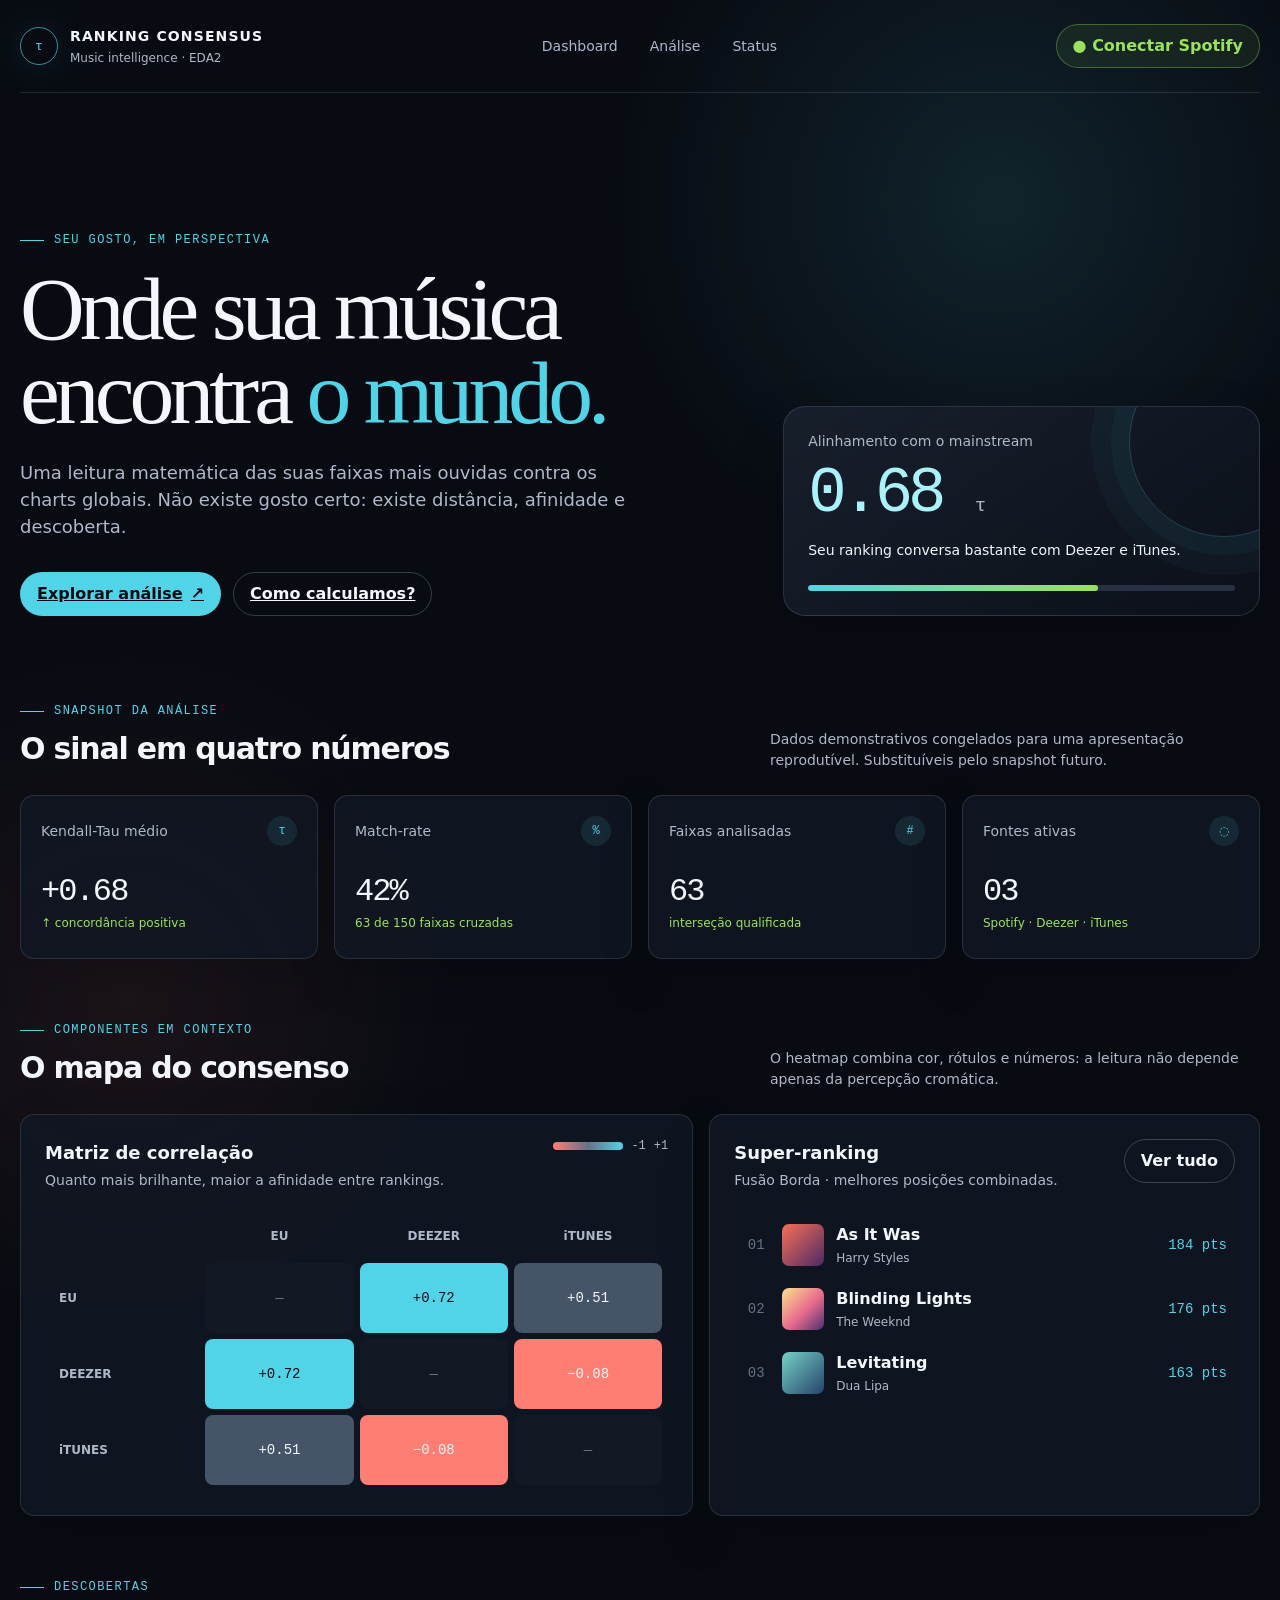
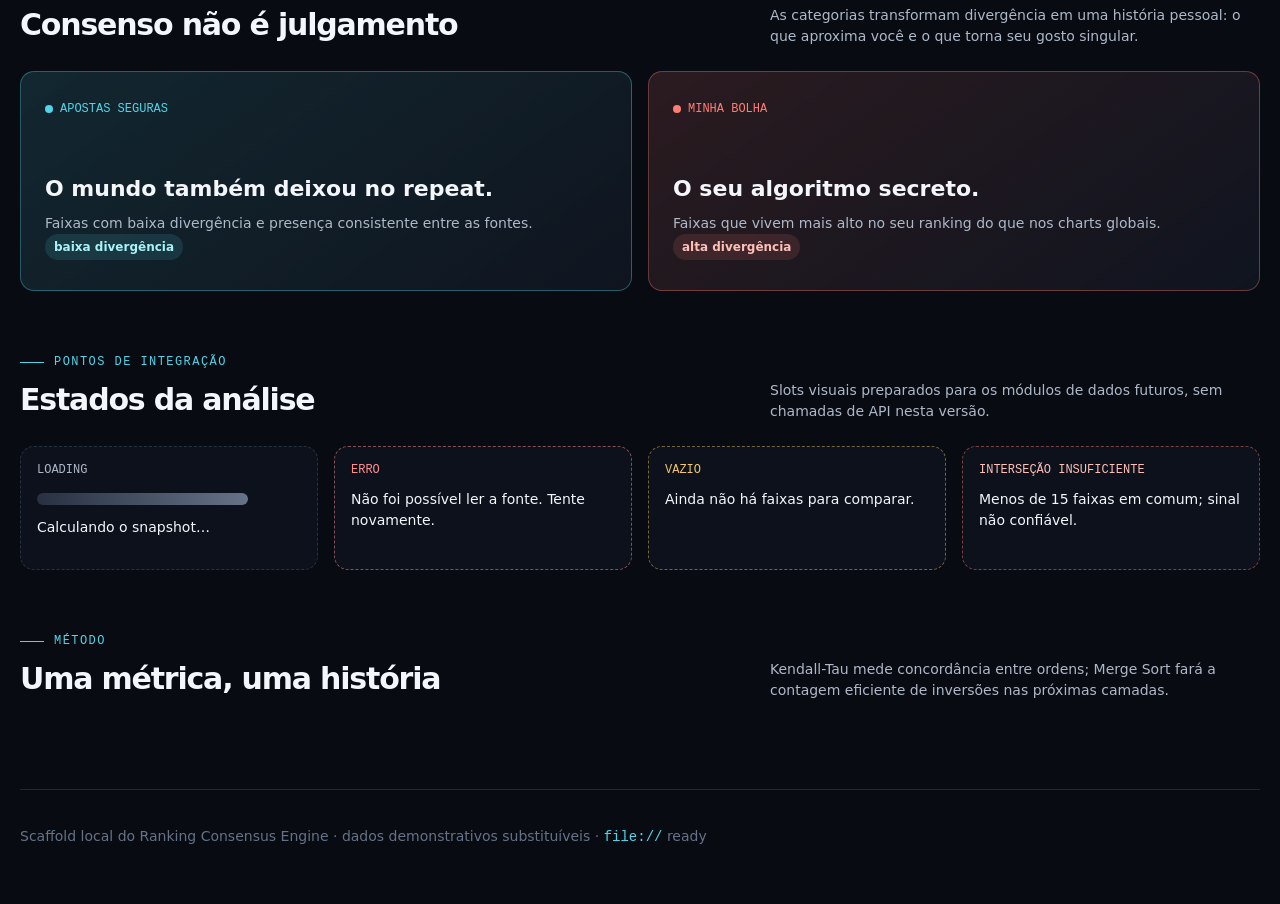
==== ranking-consensus/index.html @ 4e87439b "feat(ui): add design system styles and dashboard scaffold" ====
<!doctype html>
<html lang="pt-BR">
<head>
  <meta charset="UTF-8">
  <meta name="viewport" content="width=device-width, initial-scale=1">
  <meta name="description" content="Ranking Consensus Engine: compare seu gosto musical com o mundo.">
  <title>Ranking Consensus · Meu gosto vs o mundo</title>
  <link rel="stylesheet" href="css/style.css">
</head>
<body>
  <div class="shell">
    <header class="topbar" aria-label="Navegação principal">
      <a class="brand" href="#dashboard" aria-label="Ranking Consensus, início">
        <span class="brand-mark" aria-hidden="true">τ</span>
        <span><strong>Ranking Consensus</strong><small>Music intelligence · EDA2</small></span>
      </a>
      <nav class="nav" aria-label="Seções do dashboard">
        <a href="#dashboard">Dashboard</a><a href="#analysis">Análise</a><a href="#states">Status</a>
      </nav>
      <button class="btn btn--spotify" type="button" aria-describedby="spotify-status">● Conectar Spotify</button>
    </header>

    <main id="dashboard">
      <p id="spotify-status" class="sr-only">Integração futura. Esta demonstração usa dados em cache local.</p>
      <section class="hero" aria-labelledby="hero-title">
        <div>
          <div class="eyebrow">Seu gosto, em perspectiva</div>
          <h1 id="hero-title">Onde sua música encontra <em>o mundo.</em></h1>
          <p class="hero-copy">Uma leitura matemática das suas faixas mais ouvidas contra os charts globais. Não existe gosto certo: existe distância, afinidade e descoberta.</p>
          <div class="hero-actions"><a class="btn btn--primary" href="#analysis">Explorar análise <span aria-hidden="true">↗</span></a><a class="btn btn--ghost" href="#method">Como calculamos?</a></div>
        </div>
        <aside class="signal" aria-label="Resumo do alinhamento pessoal">
          <div class="signal__label">Alinhamento com o mainstream</div>
          <div class="signal__value">0.68 <span>τ</span></div>
          <p class="signal__note">Seu ranking conversa bastante com Deezer e iTunes.</p>
          <div class="progress" role="progressbar" aria-label="Alinhamento com o mainstream" aria-valuemin="0" aria-valuemax="1" aria-valuenow="0.68"><span></span></div>
        </aside>
      </section>

      <section class="section" aria-labelledby="metrics-title">
        <div class="section-heading"><div><div class="eyebrow">Snapshot da análise</div><h2 id="metrics-title">O sinal em quatro números</h2></div><p>Dados demonstrativos congelados para uma apresentação reprodutível. Substituíveis pelo snapshot futuro.</p></div>
        <div class="grid grid--metrics">
          <article class="card metric"><div class="metric__top"><span>Kendall-Tau médio</span><span class="metric__icon" aria-hidden="true">τ</span></div><div class="metric__value">+0.68</div><div class="metric__delta">↑ concordância positiva</div></article>
          <article class="card metric"><div class="metric__top"><span>Match-rate</span><span class="metric__icon" aria-hidden="true">%</span></div><div class="metric__value">42%</div><div class="metric__delta">63 de 150 faixas cruzadas</div></article>
          <article class="card metric"><div class="metric__top"><span>Faixas analisadas</span><span class="metric__icon" aria-hidden="true">#</span></div><div class="metric__value">63</div><div class="metric__delta">interseção qualificada</div></article>
          <article class="card metric"><div class="metric__top"><span>Fontes ativas</span><span class="metric__icon" aria-hidden="true">◌</span></div><div class="metric__value">03</div><div class="metric__delta">Spotify · Deezer · iTunes</div></article>
        </div>
      </section>

      <section class="section" id="analysis" aria-labelledby="analysis-title">
        <div class="section-heading"><div><div class="eyebrow">Componentes em contexto</div><h2 id="analysis-title">O mapa do consenso</h2></div><p>O heatmap combina cor, rótulos e números: a leitura não depende apenas da percepção cromática.</p></div>
        <div class="grid grid--analysis">
          <article class="card panel">
            <div class="panel__header"><div><h3>Matriz de correlação</h3><p>Quanto mais brilhante, maior a afinidade entre rankings.</p></div><div class="legend" aria-label="Escala de divergência para consenso"><i aria-hidden="true"></i><span>-1</span><span>+1</span></div></div>
            <div class="heatmap-wrap"><table class="heatmap"><caption class="sr-only">Matriz de correlação Kendall-Tau entre rankings</caption><thead><tr><th scope="col"></th><th scope="col">EU</th><th scope="col">DEEZER</th><th scope="col">iTUNES</th></tr></thead><tbody><tr><th scope="row">EU</th><td class="diagonal" aria-label="EU com EU, não aplicável">—</td><td aria-label="EU com Deezer, alta concordância">+0.72</td><td aria-label="EU com iTunes, média concordância">+0.51</td></tr><tr><th scope="row">DEEZER</th><td aria-label="Deezer com EU, alta concordância">+0.72</td><td class="diagonal" aria-label="Deezer com Deezer, não aplicável">—</td><td aria-label="Deezer com iTunes, baixa concordância">−0.08</td></tr><tr><th scope="row">iTUNES</th><td aria-label="iTunes com EU, média concordância">+0.51</td><td aria-label="iTunes com Deezer, baixa concordância">−0.08</td><td class="diagonal" aria-label="iTunes com iTunes, não aplicável">—</td></tr></tbody></table></div>
          </article>
          <article class="card panel"><div class="panel__header"><div><h3>Super-ranking</h3><p>Fusão Borda · melhores posições combinadas.</p></div><button class="btn btn--ghost" type="button">Ver tudo</button></div><div class="ranking" aria-label="Top três do super-ranking demonstrativo">
            <div class="track"><span class="track__position">01</span><span class="cover" aria-hidden="true"></span><span><span class="track__title">As It Was</span><span class="track__artist">Harry Styles</span></span><span class="track__score">184 pts</span></div>
            <div class="track"><span class="track__position">02</span><span class="cover cover--two" aria-hidden="true"></span><span><span class="track__title">Blinding Lights</span><span class="track__artist">The Weeknd</span></span><span class="track__score">176 pts</span></div>
            <div class="track"><span class="track__position">03</span><span class="cover cover--three" aria-hidden="true"></span><span><span class="track__title">Levitating</span><span class="track__artist">Dua Lipa</span></span><span class="track__score">163 pts</span></div>
          </div></article>
        </div>
      </section>

      <section class="section" aria-labelledby="highlights-title"><div class="section-heading"><div><div class="eyebrow">Descobertas</div><h2 id="highlights-title">Consenso não é julgamento</h2></div><p>As categorias transformam divergência em uma história pessoal: o que aproxima você e o que torna seu gosto singular.</p></div><div class="split">
        <article class="highlight highlight--safe"><div class="pill-label">Apostas seguras</div><h3>O mundo também deixou no repeat.</h3><p>Faixas com baixa divergência e presença consistente entre as fontes.</p><div><span class="badge badge--safe">baixa divergência</span></div></article>
        <article class="highlight highlight--bubble"><div class="pill-label">Minha bolha</div><h3>O seu algoritmo secreto.</h3><p>Faixas que vivem mais alto no seu ranking do que nos charts globais.</p><div><span class="badge badge--bubble">alta divergência</span></div></article>
      </div></section>

      <section class="section" id="states" aria-labelledby="states-title"><div class="section-heading"><div><div class="eyebrow">Pontos de integração</div><h2 id="states-title">Estados da análise</h2></div><p>Slots visuais preparados para os módulos de dados futuros, sem chamadas de API nesta versão.</p></div><div class="states">
        <article class="state" aria-label="Estado de carregamento"><div class="state__label">Loading</div><div class="skeleton" aria-hidden="true"></div><p class="state__message">Calculando o snapshot…</p></article>
        <article class="state state--error" aria-label="Estado de erro"><div class="state__label">Erro</div><p class="state__message">Não foi possível ler a fonte. Tente novamente.</p></article>
        <article class="state state--empty" aria-label="Estado vazio"><div class="state__label">Vazio</div><p class="state__message">Ainda não há faixas para comparar.</p></article>
        <article class="state state--insufficient" aria-label="Interseção insuficiente"><div class="state__label">Interseção insuficiente</div><p class="state__message">Menos de 15 faixas em comum; sinal não confiável.</p></article>
      </div></section>

      <section class="section" id="method" aria-labelledby="method-title"><div class="section-heading"><div><div class="eyebrow">Método</div><h2 id="method-title">Uma métrica, uma história</h2></div><p>Kendall-Tau mede concordância entre ordens; Merge Sort fará a contagem eficiente de inversões nas próximas camadas.</p></div></section>
    </main>
    <footer class="footer">Scaffold local do Ranking Consensus Engine · dados demonstrativos substituíveis · <code>file://</code> ready</footer>
  </div>
</body>
</html>
---- ranking-consensus/css/style.css ----
:root {
  --ink-950: #080b12;
  --ink-900: #0d111a;
  --ink-850: #121824;
  --ink-800: #18202d;
  --ink-700: #273142;
  --ink-500: #667287;
  --ink-300: #aeb8c8;
  --paper: #f3f6fa;
  --white: #fff;
  --cyan-500: #52d4e8;
  --cyan-300: #a9f2fa;
  --coral-500: #ff7e73;
  --coral-300: #ffc0b8;
  --spotify: #9be15d;
  --amber: #f5c76b;
  --danger: #ff8f8f;
  --font-display: Georgia, 'Times New Roman', serif;
  --font-body: Inter, ui-sans-serif, system-ui, -apple-system, BlinkMacSystemFont, 'Segoe UI', sans-serif;
  --font-mono: 'SFMono-Regular', Consolas, 'Liberation Mono', monospace;
  --text-xs: .75rem;
  --text-sm: .875rem;
  --text-base: 1rem;
  --text-lg: 1.125rem;
  --text-xl: 1.375rem;
  --text-2xl: 1.875rem;
  --text-3xl: clamp(2.75rem, 7vw, 6.5rem);
  --space-1: 4px; --space-2: 8px; --space-3: 12px; --space-4: 16px;
  --space-5: 20px; --space-6: 24px; --space-8: 32px; --space-10: 40px;
  --space-12: 48px; --space-16: 64px;
  --radius-sm: 8px; --radius-md: 14px; --radius-lg: 22px; --radius-pill: 999px;
  --line: rgba(174, 184, 200, .16);
  --shadow-card: 0 18px 50px rgba(0, 0, 0, .16);
  --shadow-glow: 0 0 40px rgba(82, 212, 232, .13);
  --focus-ring: 0 0 0 3px rgba(82, 212, 232, .45);
}

*, *::before, *::after { box-sizing: border-box; }
html { background: var(--ink-950); scroll-behavior: smooth; }
body {
  min-width: 320px; margin: 0; color: var(--paper);
  background: radial-gradient(circle at 78% 8%, rgba(82,212,232,.12), transparent 24rem),
    radial-gradient(circle at 10% 40%, rgba(255,126,115,.08), transparent 22rem), var(--ink-950);
  font-family: var(--font-body); line-height: 1.5; -webkit-font-smoothing: antialiased;
}
button, input { font: inherit; }
button, a { -webkit-tap-highlight-color: transparent; }
a { color: inherit; }
:focus-visible { outline: none; box-shadow: var(--focus-ring); }
h1, h2, h3, p { margin: 0; }
h1, h2, h3 { text-wrap: balance; }
.sr-only { position: absolute; width: 1px; height: 1px; padding: 0; overflow: hidden; clip: rect(0,0,0,0); white-space: nowrap; border: 0; }
.shell { width: min(1440px, calc(100% - 40px)); margin: 0 auto; }

.topbar { display: flex; align-items: center; justify-content: space-between; gap: var(--space-6); padding: var(--space-6) 0; border-bottom: 1px solid var(--line); }
.brand { display: flex; align-items: center; gap: var(--space-3); color: var(--paper); text-decoration: none; }
.brand-mark { display: grid; place-items: center; width: 38px; height: 38px; border: 1px solid rgba(82,212,232,.65); border-radius: 50%; color: var(--cyan-500); font: 13px var(--font-mono); box-shadow: var(--shadow-glow); }
.brand strong { display: block; font-size: var(--text-sm); letter-spacing: .08em; text-transform: uppercase; }
.brand small { display: block; margin-top: 2px; color: var(--ink-300); font-size: var(--text-xs); }
.nav { display: flex; align-items: center; gap: var(--space-2); }
.nav a { min-height: 44px; display: inline-flex; align-items: center; padding: 10px 12px; border-radius: var(--radius-sm); color: var(--ink-300); font-size: var(--text-sm); text-decoration: none; }
.nav a:hover { color: var(--paper); background: var(--ink-850); }
.btn { min-height: 44px; display: inline-flex; align-items: center; justify-content: center; gap: var(--space-2); padding: 0 var(--space-4); border: 1px solid transparent; border-radius: var(--radius-pill); color: var(--ink-950); cursor: pointer; font-weight: 700; transition: transform 160ms ease, background 160ms ease, border-color 160ms ease; }
.btn:hover { transform: translateY(-1px); }
.btn--primary { background: var(--cyan-500); }
.btn--primary:hover { background: var(--cyan-300); }
.btn--ghost { border-color: rgba(174,184,200,.28); color: var(--paper); background: transparent; }
.btn--ghost:hover { border-color: var(--cyan-500); background: rgba(82,212,232,.08); }
.btn--spotify { border-color: rgba(155,225,93,.34); color: var(--spotify); background: rgba(155,225,93,.08); }
.btn--spotify:hover { background: rgba(155,225,93,.16); }
.eyebrow { display: flex; align-items: center; gap: 10px; color: var(--cyan-500); font: var(--text-xs) var(--font-mono); letter-spacing: .12em; text-transform: uppercase; }
.eyebrow::before { content: ''; width: 24px; height: 1px; background: currentColor; }

.hero { display: grid; grid-template-columns: minmax(0, 1.2fr) minmax(300px, .8fr); gap: var(--space-12); align-items: end; padding: clamp(64px, 11vw, 140px) 0 88px; }
h1 { max-width: 850px; margin-top: var(--space-5); font: 400 var(--text-3xl)/.94 var(--font-display); letter-spacing: -.055em; }
h1 em { color: var(--cyan-500); font-style: normal; }
.hero-copy { max-width: 610px; margin-top: var(--space-6); color: var(--ink-300); font-size: var(--text-lg); }
.hero-actions { display: flex; flex-wrap: wrap; gap: var(--space-3); margin-top: var(--space-8); }
.signal { position: relative; overflow: hidden; padding: var(--space-6); border: 1px solid rgba(174,184,200,.18); border-radius: var(--radius-lg); background: linear-gradient(145deg, rgba(24,32,45,.98), rgba(13,17,26,.86)); box-shadow: var(--shadow-card); }
.signal::after { content: ''; position: absolute; width: 190px; height: 190px; right: -60px; top: -60px; border: 1px solid rgba(82,212,232,.25); border-radius: 50%; box-shadow: 0 0 0 18px rgba(82,212,232,.04), 0 0 0 38px rgba(82,212,232,.03); pointer-events: none; }
.signal__label { color: var(--ink-300); font-size: var(--text-sm); }
.signal__value { margin: 10px 0 14px; color: var(--cyan-300); font: 4rem/1 var(--font-mono); letter-spacing: -.08em; }
.signal__value span { color: var(--ink-300); font-size: 1.2rem; letter-spacing: 0; }
.signal__note { color: var(--paper); font-size: var(--text-sm); }
.progress { height: 6px; margin-top: var(--space-6); overflow: hidden; border-radius: var(--radius-pill); background: var(--ink-700); }
.progress span { display: block; width: 68%; height: 100%; border-radius: inherit; background: linear-gradient(90deg, var(--cyan-500), var(--spotify)); }

.section { padding: 0 0 var(--space-16); }
.section-heading { display: flex; align-items: end; justify-content: space-between; gap: var(--space-6); margin-bottom: var(--space-6); }
.section-heading h2 { margin-top: var(--space-2); font-size: var(--text-2xl); letter-spacing: -.04em; }
.section-heading > p { max-width: 490px; color: var(--ink-300); font-size: var(--text-sm); }
.grid { display: grid; gap: var(--space-4); }
.grid--metrics { grid-template-columns: repeat(4, 1fr); }
.grid--analysis { grid-template-columns: minmax(0, 1.1fr) minmax(320px, .9fr); }
.card { border: 1px solid var(--line); border-radius: var(--radius-md); background: rgba(18,24,36,.82); box-shadow: var(--shadow-card); }
.metric { min-height: 164px; padding: var(--space-5); }
.metric__top { display: flex; align-items: center; justify-content: space-between; color: var(--ink-300); font-size: var(--text-sm); }
.metric__icon { display: grid; place-items: center; width: 30px; height: 30px; border-radius: 50%; color: var(--cyan-500); background: rgba(82,212,232,.1); font: 12px var(--font-mono); }
.metric__value { margin-top: 27px; font: 2rem var(--font-mono); letter-spacing: -.06em; }
.metric__delta { margin-top: 4px; color: var(--spotify); font-size: var(--text-xs); }
.panel { padding: var(--space-6); }
.panel__header { display: flex; align-items: start; justify-content: space-between; gap: var(--space-4); margin-bottom: var(--space-6); }
.panel__header h3 { font-size: var(--text-lg); }
.panel__header p { margin-top: 4px; color: var(--ink-300); font-size: var(--text-sm); }

.legend { display: flex; align-items: center; gap: 8px; color: var(--ink-300); font: var(--text-xs) var(--font-mono); }
.legend i { display: block; width: 70px; height: 8px; border-radius: var(--radius-pill); background: linear-gradient(90deg, var(--coral-500), var(--ink-500), var(--cyan-500)); }
.heatmap-wrap { overflow-x: auto; }
.heatmap { width: 100%; min-width: 420px; border-collapse: separate; border-spacing: 6px; font: var(--text-sm) var(--font-mono); }
.heatmap th, .heatmap td { min-width: 76px; height: 70px; padding: var(--space-2); border-radius: var(--radius-sm); text-align: center; }
.heatmap thead th, .heatmap tbody th { height: 28px; min-width: 76px; color: var(--ink-300); font: var(--text-xs) var(--font-body); font-weight: 600; }
.heatmap tbody th { text-align: left; }
.heatmap td[aria-label*="alta"] { color: var(--ink-950); background: var(--cyan-500); }
.heatmap td[aria-label*="média"] { color: var(--paper); background: #455466; }
.heatmap td[aria-label*="baixa"] { color: var(--paper); background: var(--coral-500); }
.heatmap td.diagonal { color: var(--ink-500); background: var(--ink-850); }

.ranking { display: flex; flex-direction: column; gap: 4px; }
.track { display: grid; grid-template-columns: 28px 42px minmax(0,1fr) auto; align-items: center; gap: 12px; min-height: 58px; padding: 8px; border-radius: var(--radius-sm); }
.track:hover { background: rgba(255,255,255,.045); }
.track__position { color: var(--ink-500); font: var(--text-sm) var(--font-mono); text-align: center; }
.cover { width: 42px; height: 42px; border-radius: 7px; background: linear-gradient(135deg, #f86f55, #4b2b65); }
.cover--two { background: linear-gradient(135deg, #fae38c, #e76b8c 55%, #49316f); }
.cover--three { background: linear-gradient(135deg, #74d2c5, #27436b); }
.track__title { overflow: hidden; color: var(--paper); font-weight: 700; text-overflow: ellipsis; white-space: nowrap; }
.track__artist { display: block; margin-top: 2px; overflow: hidden; color: var(--ink-300); font-size: var(--text-xs); text-overflow: ellipsis; white-space: nowrap; }
.track__score { color: var(--cyan-500); font: var(--text-sm) var(--font-mono); }
.badge { display: inline-flex; align-items: center; min-height: 26px; padding: 0 9px; border-radius: var(--radius-pill); font-size: var(--text-xs); font-weight: 700; white-space: nowrap; }
.badge--safe { color: var(--cyan-300); background: rgba(82,212,232,.13); }
.badge--bubble { color: var(--coral-300); background: rgba(255,126,115,.13); }
.badge--neutral { color: var(--ink-300); background: var(--ink-700); }
.split { display: grid; grid-template-columns: 1fr 1fr; gap: var(--space-4); }
.highlight { min-height: 220px; padding: var(--space-6); border-radius: var(--radius-md); }
.highlight--safe { border: 1px solid rgba(82,212,232,.35); background: linear-gradient(145deg, rgba(82,212,232,.14), rgba(18,24,36,.75)); }
.highlight--bubble { border: 1px solid rgba(255,126,115,.35); background: linear-gradient(145deg, rgba(255,126,115,.14), rgba(18,24,36,.75)); }
.highlight h3 { margin-top: 52px; font-size: var(--text-xl); }
.highlight p { margin-top: 8px; color: var(--ink-300); font-size: var(--text-sm); }
.pill-label { display: inline-flex; align-items: center; gap: 7px; color: var(--paper); font: var(--text-xs) var(--font-mono); text-transform: uppercase; }
.pill-label::before { content: ''; width: 8px; height: 8px; border-radius: 50%; background: currentColor; }
.highlight--safe .pill-label { color: var(--cyan-500); }
.highlight--bubble .pill-label { color: var(--coral-500); }

.states { display: grid; grid-template-columns: repeat(4, 1fr); gap: var(--space-4); }
.state { min-height: 124px; padding: var(--space-4); border: 1px dashed var(--ink-700); border-radius: var(--radius-md); background: rgba(18,24,36,.55); }
.state__label { color: var(--ink-300); font: var(--text-xs) var(--font-mono); text-transform: uppercase; }
.state__message { margin-top: 12px; color: var(--paper); font-size: var(--text-sm); }
.state--error { border-color: rgba(255,143,143,.5); }
.state--error .state__label { color: var(--danger); }
.state--empty { border-color: rgba(245,199,107,.45); }
.state--empty .state__label { color: var(--amber); }
.state--insufficient { border-color: rgba(255,126,115,.45); }
.state--insufficient .state__label { color: var(--coral-300); }
.skeleton { width: 80%; height: 12px; margin-top: 16px; border-radius: var(--radius-pill); background: linear-gradient(90deg, var(--ink-700), var(--ink-500), var(--ink-700)); background-size: 200% 100%; animation: pulse 1.8s ease-in-out infinite; }
@keyframes pulse { 50% { background-position: -100% 0; opacity: .6; } }
.footer { padding: 36px 0 56px; border-top: 1px solid var(--line); color: var(--ink-500); font-size: var(--text-sm); }
.footer code { color: var(--cyan-500); font-family: var(--font-mono); }

@media (max-width: 1024px) {
  .hero, .grid--analysis { grid-template-columns: 1fr; }
  .grid--metrics, .states { grid-template-columns: repeat(2, 1fr); }
}
@media (max-width: 640px) {
  .shell { width: min(100% - 28px, 1440px); }
  .topbar { align-items: flex-start; flex-wrap: wrap; }
  .nav { order: 3; width: 100%; overflow-x: auto; }
  .hero { padding: 72px 0 64px; }
  .grid--metrics, .split, .states { grid-template-columns: 1fr; }
  .section-heading { display: block; }
  .section-heading > p { margin-top: 10px; }
  .panel__header { flex-direction: column; }
  .track { grid-template-columns: 24px 38px minmax(0,1fr); }
  .track__score { display: none; }
}
@media (prefers-reduced-motion: reduce) {
  *, *::before, *::after { scroll-behavior: auto !important; transition-duration: .01ms !important; animation-duration: .01ms !important; animation-iteration-count: 1 !important; }
}
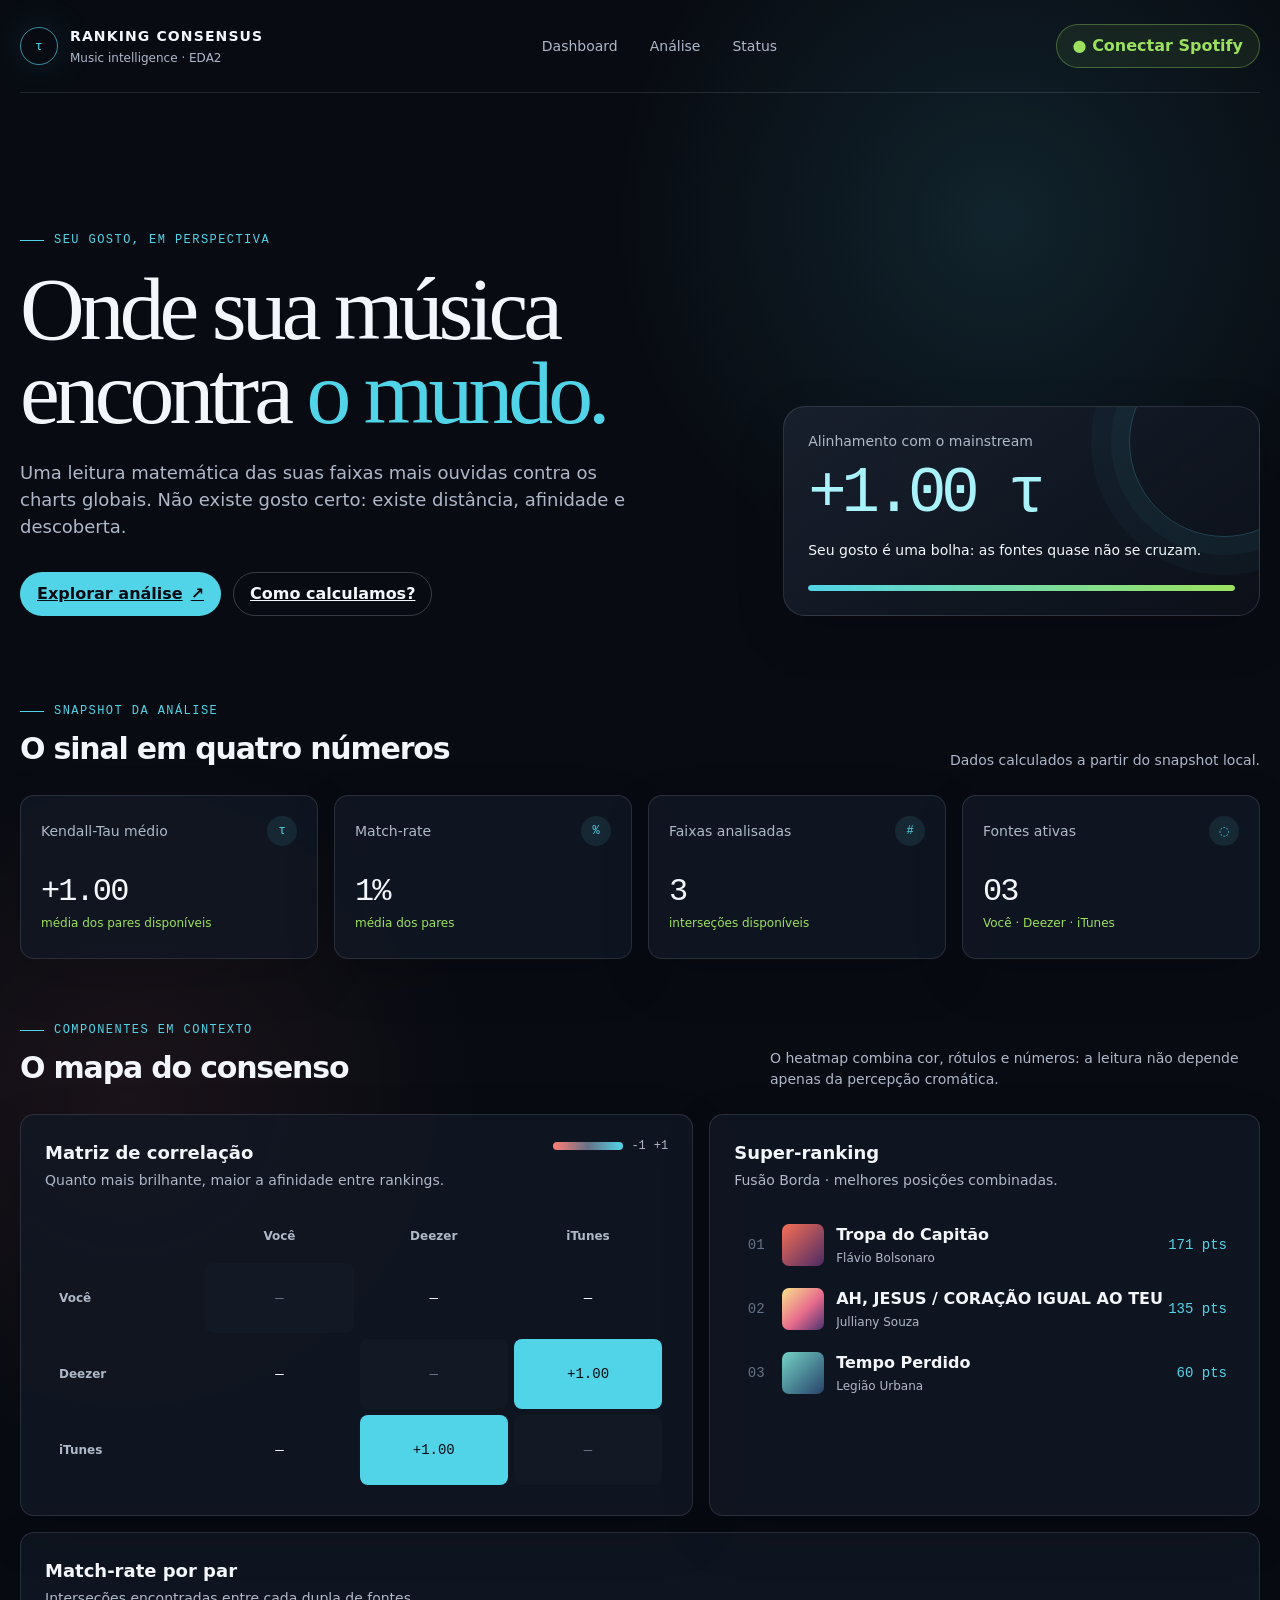
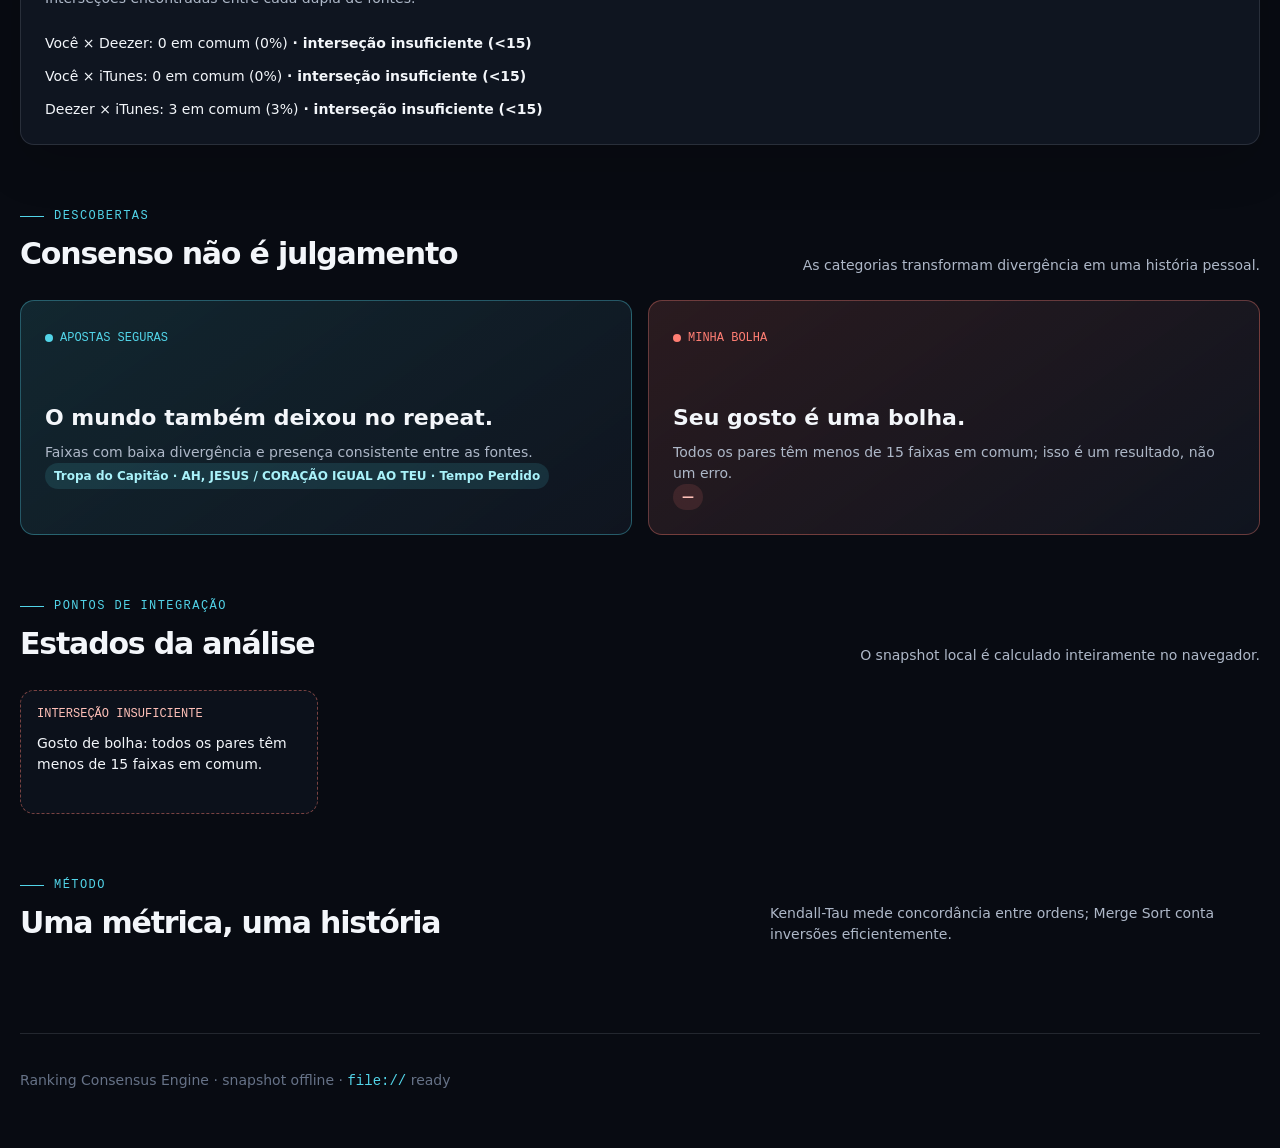
==== commit 96f261ef: "feat(frontend): render Kendall matrix, Borda and bubble analysis Add consensus.js (Borda, divergence" ====
--- a/ranking-consensus/index.html
+++ b/ranking-consensus/index.html
@@ -10,18 +10,14 @@
 <body>
   <div class="shell">
     <header class="topbar" aria-label="Navegação principal">
-      <a class="brand" href="#dashboard" aria-label="Ranking Consensus, início">
-        <span class="brand-mark" aria-hidden="true">τ</span>
-        <span><strong>Ranking Consensus</strong><small>Music intelligence · EDA2</small></span>
-      </a>
-      <nav class="nav" aria-label="Seções do dashboard">
-        <a href="#dashboard">Dashboard</a><a href="#analysis">Análise</a><a href="#states">Status</a>
-      </nav>
+      <a class="brand" href="#dashboard" aria-label="Ranking Consensus, início"><span class="brand-mark" aria-hidden="true">τ</span><span><strong>Ranking Consensus</strong><small>Music intelligence · EDA2</small></span></a>
+      <nav class="nav" aria-label="Seções do dashboard"><a href="#dashboard">Dashboard</a><a href="#analysis">Análise</a><a href="#states">Status</a></nav>
       <button class="btn btn--spotify" type="button" aria-describedby="spotify-status">● Conectar Spotify</button>
     </header>
 
     <main id="dashboard">
       <p id="spotify-status" class="sr-only">Integração futura. Esta demonstração usa dados em cache local.</p>
+
       <section class="hero" aria-labelledby="hero-title">
         <div>
           <div class="eyebrow">Seu gosto, em perspectiva</div>
@@ -31,52 +27,54 @@
         </div>
         <aside class="signal" aria-label="Resumo do alinhamento pessoal">
           <div class="signal__label">Alinhamento com o mainstream</div>
-          <div class="signal__value">0.68 <span>τ</span></div>
-          <p class="signal__note">Seu ranking conversa bastante com Deezer e iTunes.</p>
-          <div class="progress" role="progressbar" aria-label="Alinhamento com o mainstream" aria-valuemin="0" aria-valuemax="1" aria-valuenow="0.68"><span></span></div>
+          <div class="signal__value" data-hook="signal-value">— <span>τ</span></div>
+          <p class="signal__note" data-hook="signal-note">Calculando o snapshot…</p>
+          <div class="progress" role="progressbar" aria-label="Alinhamento com o mainstream" aria-valuemin="0" aria-valuemax="1" aria-valuenow="0"><span data-hook="signal-progress"></span></div>
         </aside>
       </section>
 
       <section class="section" aria-labelledby="metrics-title">
-        <div class="section-heading"><div><div class="eyebrow">Snapshot da análise</div><h2 id="metrics-title">O sinal em quatro números</h2></div><p>Dados demonstrativos congelados para uma apresentação reprodutível. Substituíveis pelo snapshot futuro.</p></div>
+        <div class="section-heading"><div><div class="eyebrow">Snapshot da análise</div><h2 id="metrics-title">O sinal em quatro números</h2></div><p data-hook="snapshot-note">Dados calculados a partir do snapshot local.</p></div>
         <div class="grid grid--metrics">
-          <article class="card metric"><div class="metric__top"><span>Kendall-Tau médio</span><span class="metric__icon" aria-hidden="true">τ</span></div><div class="metric__value">+0.68</div><div class="metric__delta">↑ concordância positiva</div></article>
-          <article class="card metric"><div class="metric__top"><span>Match-rate</span><span class="metric__icon" aria-hidden="true">%</span></div><div class="metric__value">42%</div><div class="metric__delta">63 de 150 faixas cruzadas</div></article>
-          <article class="card metric"><div class="metric__top"><span>Faixas analisadas</span><span class="metric__icon" aria-hidden="true">#</span></div><div class="metric__value">63</div><div class="metric__delta">interseção qualificada</div></article>
-          <article class="card metric"><div class="metric__top"><span>Fontes ativas</span><span class="metric__icon" aria-hidden="true">◌</span></div><div class="metric__value">03</div><div class="metric__delta">Spotify · Deezer · iTunes</div></article>
+          <article class="card metric"><div class="metric__top"><span>Kendall-Tau médio</span><span class="metric__icon">τ</span></div><div class="metric__value" data-hook="metric-tau">—</div><div class="metric__delta" data-hook="metric-tau-note">aguardando dados</div></article>
+          <article class="card metric"><div class="metric__top"><span>Match-rate</span><span class="metric__icon">%</span></div><div class="metric__value" data-hook="metric-match">—</div><div class="metric__delta" data-hook="metric-match-note">por pares de fontes</div></article>
+          <article class="card metric"><div class="metric__top"><span>Faixas analisadas</span><span class="metric__icon">#</span></div><div class="metric__value" data-hook="metric-tracks">—</div><div class="metric__delta">interseções disponíveis</div></article>
+          <article class="card metric"><div class="metric__top"><span>Fontes ativas</span><span class="metric__icon">◌</span></div><div class="metric__value" data-hook="metric-sources">—</div><div class="metric__delta" data-hook="metric-sources-note">snapshot local</div></article>
         </div>
       </section>
 
       <section class="section" id="analysis" aria-labelledby="analysis-title">
         <div class="section-heading"><div><div class="eyebrow">Componentes em contexto</div><h2 id="analysis-title">O mapa do consenso</h2></div><p>O heatmap combina cor, rótulos e números: a leitura não depende apenas da percepção cromática.</p></div>
         <div class="grid grid--analysis">
-          <article class="card panel">
-            <div class="panel__header"><div><h3>Matriz de correlação</h3><p>Quanto mais brilhante, maior a afinidade entre rankings.</p></div><div class="legend" aria-label="Escala de divergência para consenso"><i aria-hidden="true"></i><span>-1</span><span>+1</span></div></div>
-            <div class="heatmap-wrap"><table class="heatmap"><caption class="sr-only">Matriz de correlação Kendall-Tau entre rankings</caption><thead><tr><th scope="col"></th><th scope="col">EU</th><th scope="col">DEEZER</th><th scope="col">iTUNES</th></tr></thead><tbody><tr><th scope="row">EU</th><td class="diagonal" aria-label="EU com EU, não aplicável">—</td><td aria-label="EU com Deezer, alta concordância">+0.72</td><td aria-label="EU com iTunes, média concordância">+0.51</td></tr><tr><th scope="row">DEEZER</th><td aria-label="Deezer com EU, alta concordância">+0.72</td><td class="diagonal" aria-label="Deezer com Deezer, não aplicável">—</td><td aria-label="Deezer com iTunes, baixa concordância">−0.08</td></tr><tr><th scope="row">iTUNES</th><td aria-label="iTunes com EU, média concordância">+0.51</td><td aria-label="iTunes com Deezer, baixa concordância">−0.08</td><td class="diagonal" aria-label="iTunes com iTunes, não aplicável">—</td></tr></tbody></table></div>
-          </article>
-          <article class="card panel"><div class="panel__header"><div><h3>Super-ranking</h3><p>Fusão Borda · melhores posições combinadas.</p></div><button class="btn btn--ghost" type="button">Ver tudo</button></div><div class="ranking" aria-label="Top três do super-ranking demonstrativo">
-            <div class="track"><span class="track__position">01</span><span class="cover" aria-hidden="true"></span><span><span class="track__title">As It Was</span><span class="track__artist">Harry Styles</span></span><span class="track__score">184 pts</span></div>
-            <div class="track"><span class="track__position">02</span><span class="cover cover--two" aria-hidden="true"></span><span><span class="track__title">Blinding Lights</span><span class="track__artist">The Weeknd</span></span><span class="track__score">176 pts</span></div>
-            <div class="track"><span class="track__position">03</span><span class="cover cover--three" aria-hidden="true"></span><span><span class="track__title">Levitating</span><span class="track__artist">Dua Lipa</span></span><span class="track__score">163 pts</span></div>
-          </div></article>
+           <article class="card panel"><div class="panel__header"><div><h3>Matriz de correlação</h3><p>Quanto mais brilhante, maior a afinidade entre rankings.</p></div><div class="legend"><i aria-hidden="true"></i><span>-1</span><span>+1</span></div></div><div class="heatmap-wrap"><table class="heatmap" aria-label="Matriz de correlação Kendall-Tau entre rankings"><caption class="sr-only">Matriz de correlação Kendall-Tau entre rankings</caption><thead data-hook="heatmap-head"></thead><tbody data-hook="heatmap-body"></tbody></table></div></article>
+          <article class="card panel"><div class="panel__header"><div><h3>Super-ranking</h3><p>Fusão Borda · melhores posições combinadas.</p></div></div><div class="ranking" data-hook="ranking" aria-label="Super-ranking"></div></article>
         </div>
+        <div class="card panel" style="margin-top:16px"><div class="panel__header"><div><h3>Match-rate por par</h3><p>Interseções encontradas entre cada dupla de fontes.</p></div></div><div data-hook="match-rates"></div></div>
       </section>
 
-      <section class="section" aria-labelledby="highlights-title"><div class="section-heading"><div><div class="eyebrow">Descobertas</div><h2 id="highlights-title">Consenso não é julgamento</h2></div><p>As categorias transformam divergência em uma história pessoal: o que aproxima você e o que torna seu gosto singular.</p></div><div class="split">
-        <article class="highlight highlight--safe"><div class="pill-label">Apostas seguras</div><h3>O mundo também deixou no repeat.</h3><p>Faixas com baixa divergência e presença consistente entre as fontes.</p><div><span class="badge badge--safe">baixa divergência</span></div></article>
-        <article class="highlight highlight--bubble"><div class="pill-label">Minha bolha</div><h3>O seu algoritmo secreto.</h3><p>Faixas que vivem mais alto no seu ranking do que nos charts globais.</p><div><span class="badge badge--bubble">alta divergência</span></div></article>
-      </div></section>
+      <section class="section" aria-labelledby="highlights-title">
+        <div class="section-heading"><div><div class="eyebrow">Descobertas</div><h2 id="highlights-title">Consenso não é julgamento</h2></div><p>As categorias transformam divergência em uma história pessoal.</p></div>
+        <div class="split"><article class="highlight highlight--safe"><div class="pill-label">Apostas seguras</div><h3 data-hook="safe-title">Calculando…</h3><p data-hook="safe-copy">Faixas com baixa divergência e presença consistente entre as fontes.</p><div><span class="badge badge--safe" data-hook="safe-list">—</span></div></article><article class="highlight highlight--bubble"><div class="pill-label">Minha bolha</div><h3 data-hook="bubble-title">Calculando…</h3><p data-hook="bubble-copy">Faixas que vivem mais alto no seu ranking do que nos charts globais.</p><div><span class="badge badge--bubble" data-hook="bubble-list">—</span></div></article></div>
+      </section>
 
-      <section class="section" id="states" aria-labelledby="states-title"><div class="section-heading"><div><div class="eyebrow">Pontos de integração</div><h2 id="states-title">Estados da análise</h2></div><p>Slots visuais preparados para os módulos de dados futuros, sem chamadas de API nesta versão.</p></div><div class="states">
-        <article class="state" aria-label="Estado de carregamento"><div class="state__label">Loading</div><div class="skeleton" aria-hidden="true"></div><p class="state__message">Calculando o snapshot…</p></article>
-        <article class="state state--error" aria-label="Estado de erro"><div class="state__label">Erro</div><p class="state__message">Não foi possível ler a fonte. Tente novamente.</p></article>
-        <article class="state state--empty" aria-label="Estado vazio"><div class="state__label">Vazio</div><p class="state__message">Ainda não há faixas para comparar.</p></article>
-        <article class="state state--insufficient" aria-label="Interseção insuficiente"><div class="state__label">Interseção insuficiente</div><p class="state__message">Menos de 15 faixas em comum; sinal não confiável.</p></article>
-      </div></section>
+      <section class="section" id="states" aria-labelledby="states-title">
+        <div class="section-heading"><div><div class="eyebrow">Pontos de integração</div><h2 id="states-title">Estados da análise</h2></div><p>O snapshot local é calculado inteiramente no navegador.</p></div>
+        <div class="states"><article class="state" data-state="loading"><div class="state__label">Loading</div><div class="skeleton"></div><p class="state__message">Calculando o snapshot…</p></article><article class="state state--error" data-state="error"><div class="state__label">Erro</div><p class="state__message">Não foi possível ler a fonte.</p></article><article class="state state--empty" data-state="empty"><div class="state__label">Vazio</div><p class="state__message">Ainda não há faixas para comparar.</p></article><article class="state state--insufficient" data-state="insufficient"><div class="state__label">Interseção insuficiente</div><p class="state__message" data-hook="insufficient-message">Menos de 15 faixas em comum; sinal sinalizado.</p></article></div>
+      </section>
 
-      <section class="section" id="method" aria-labelledby="method-title"><div class="section-heading"><div><div class="eyebrow">Método</div><h2 id="method-title">Uma métrica, uma história</h2></div><p>Kendall-Tau mede concordância entre ordens; Merge Sort fará a contagem eficiente de inversões nas próximas camadas.</p></div></section>
+      <section class="section" id="method" aria-labelledby="method-title">
+        <div class="section-heading"><div><div class="eyebrow">Método</div><h2 id="method-title">Uma métrica, uma história</h2></div><p>Kendall-Tau mede concordância entre ordens; Merge Sort conta inversões eficientemente.</p></div>
+      </section>
     </main>
-    <footer class="footer">Scaffold local do Ranking Consensus Engine · dados demonstrativos substituíveis · <code>file://</code> ready</footer>
+    <footer class="footer">Ranking Consensus Engine · snapshot offline · <code>file://</code> ready</footer>
   </div>
+
+  <script src="data/snapshot.js"></script>
+  <script src="js/mergesort.js"></script>
+  <script src="js/kendall.js"></script>
+  <script src="js/utils.js"></script>
+  <script src="js/consensus.js"></script>
+  <script src="js/sources.js"></script>
+  <script src="js/app.js"></script>
 </body>
 </html>
